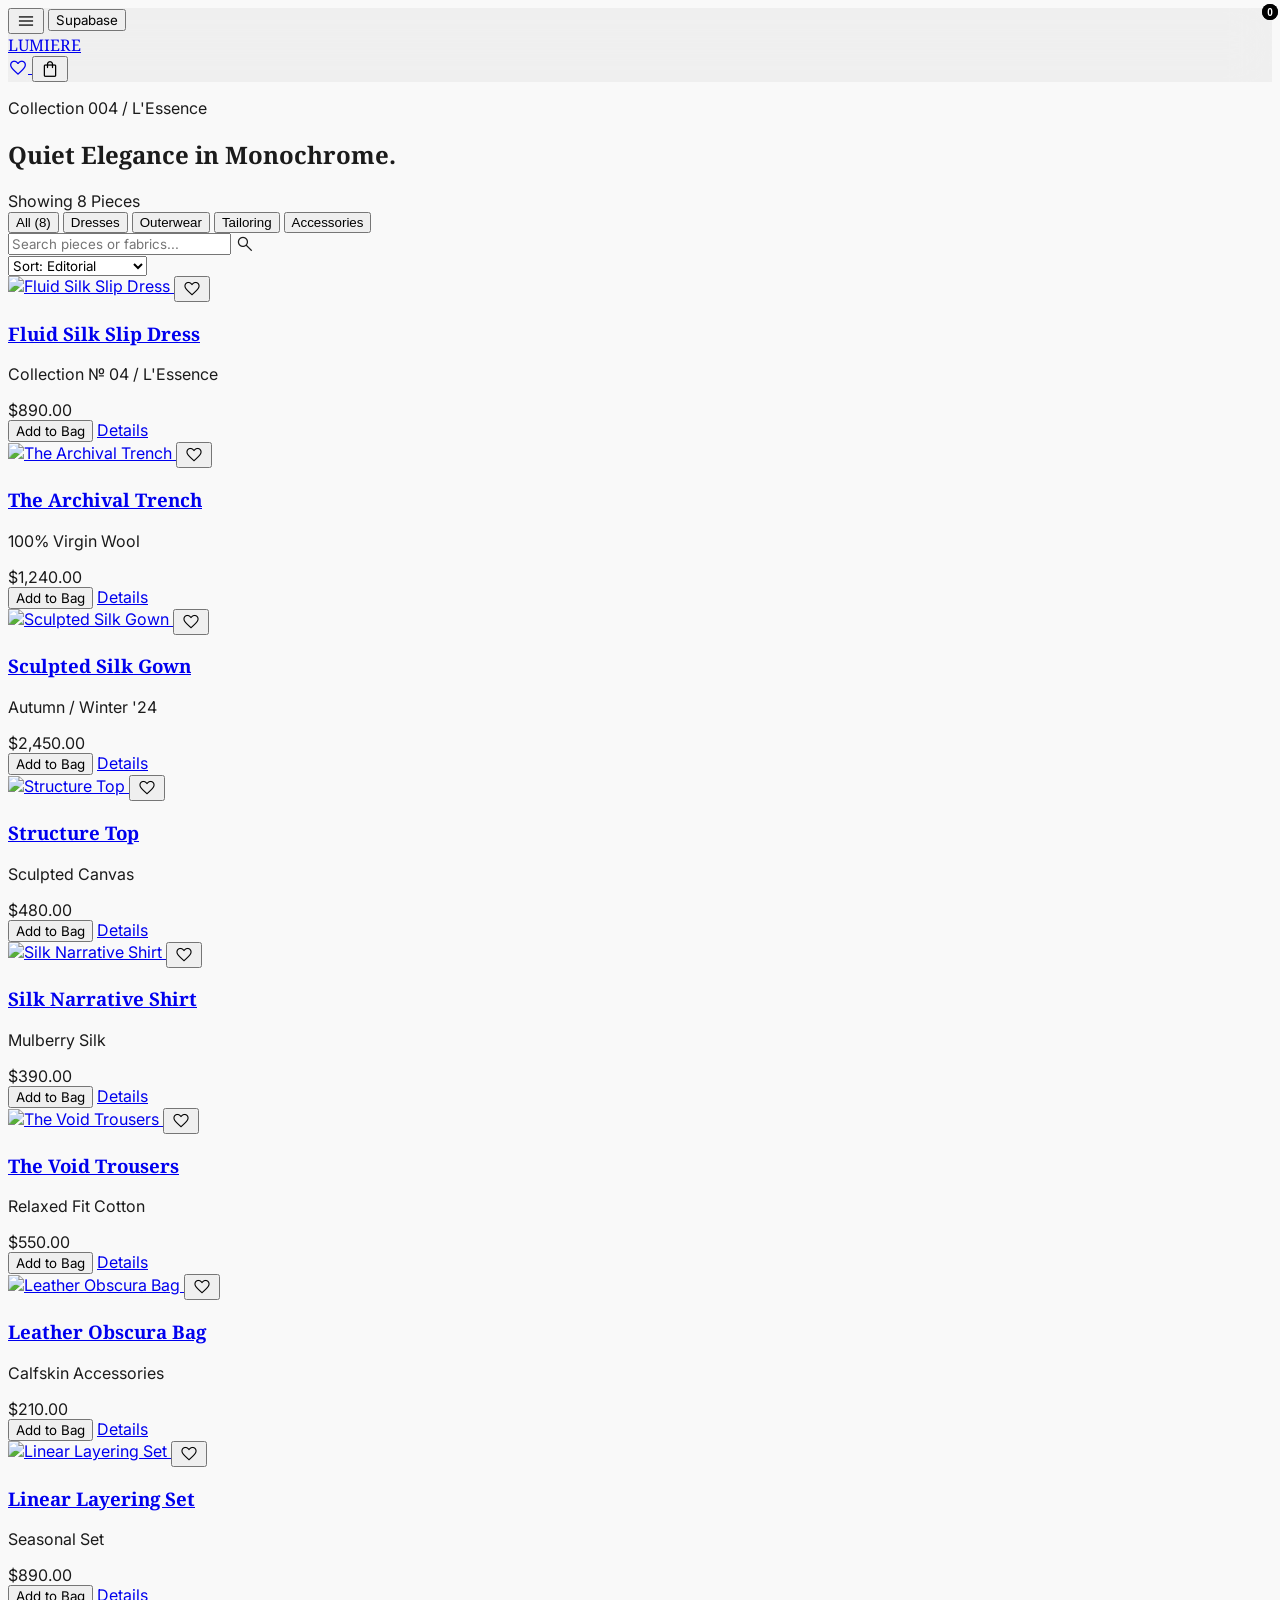
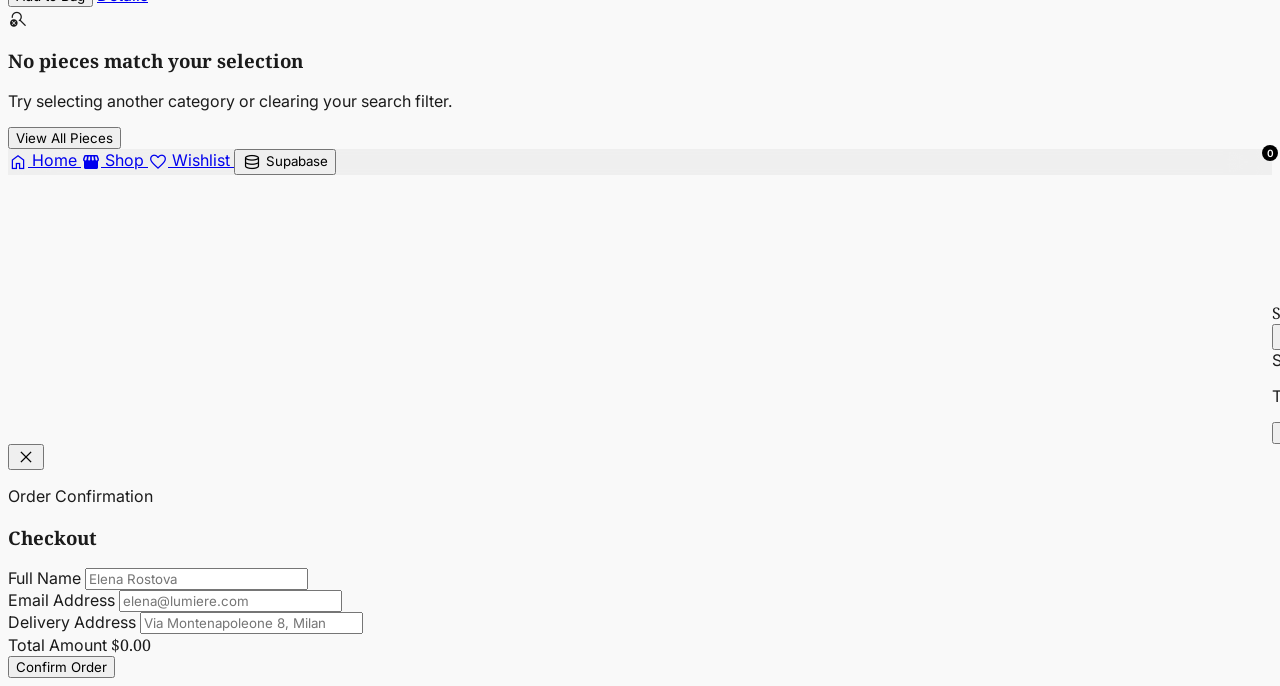
==== collection.html @ 8477e21b "feat: Complete LUMIERE luxury editorial web application with Supabase sync and Vercel readiness" ====
<!DOCTYPE html>
<html lang="en">
<head>
  <meta charset="utf-8"/>
  <meta content="width=device-width, initial-scale=1.0" name="viewport"/>
  <title>LUMIERE | Collection 004 — L'Essence</title>
  <meta name="description" content="Explore LUMIERE Collection 004. An asymmetrical curation of virgin wool tailoring, raw mulberry silks, and minimalist silhouettes."/>

  <!-- Tailwind CSS CDN -->
  <script src="https://cdn.tailwindcss.com?plugins=forms,container-queries"></script>
  
  <!-- Supabase JS Client -->
  <script src="https://cdn.jsdelivr.net/npm/@supabase/supabase-js@2"></script>

  <!-- Google Fonts & Icons -->
  <link href="https://fonts.googleapis.com/css2?family=Material+Symbols+Outlined:wght,FILL@100..700,0..1&amp;display=swap" rel="stylesheet"/>
  <link href="https://fonts.googleapis.com/css2?family=Noto+Serif:ital,wght@0,300;0,400;0,700;1,400&amp;family=Inter:wght@300;400;500;600&amp;display=swap" rel="stylesheet"/>
  
  <!-- Editorial Custom Styles -->
  <link rel="stylesheet" href="css/editorial.css"/>

  <script id="tailwind-config">
    tailwind.config = {
      darkMode: "class",
      theme: {
        extend: {
          colors: {
            "surface-container": "#eeeeee",
            "surface-variant": "#e2e2e2",
            "surface-container-low": "#f3f3f3",
            "primary-container": "#3b3b3b",
            "surface": "#f9f9f9",
            "surface-bright": "#f9f9f9",
            "secondary": "#5f5e5e",
            "on-primary": "#e2e2e2",
            "surface-dim": "#dadada",
            "surface-container-lowest": "#ffffff",
            "outline-variant": "#c6c6c6",
            "on-surface-variant": "#474747",
            "on-surface": "#1b1b1b",
            "background": "#f9f9f9",
            "surface-container-high": "#e8e8e8",
            "primary": "#000000",
            "outline": "#777777"
          },
          fontFamily: {
            "headline": ["Noto Serif", "serif"],
            "body": ["Inter", "sans-serif"],
            "label": ["Inter", "sans-serif"]
          },
          borderRadius: {"DEFAULT": "0px", "lg": "0px", "xl": "0px", "full": "9999px"}
        }
      }
    }
  </script>
</head>
<body class="bg-surface text-on-surface min-h-screen">

  <!-- ============================================================== -->
  <!-- TOP APP BAR -->
  <!-- ============================================================== -->
  <header class="fixed top-0 left-0 right-0 z-40 glass-nav h-16 flex items-center justify-between px-6 border-b border-outline-variant/15">
    <div class="flex items-center space-x-3">
      <button data-action="open-menu" class="p-2 hover:opacity-70 transition-opacity" title="Open Navigation Menu">
        <span class="material-symbols-outlined text-on-surface">menu</span>
      </button>
      <button data-action="open-supabase" class="hidden sm:flex items-center space-x-1.5 px-2.5 py-1 bg-surface-container/60 hover:bg-surface-container border border-outline-variant/20 text-[10px] uppercase font-label tracking-wider transition-colors" title="Supabase Database Settings">
        <span class="w-1.5 h-1.5 rounded-full bg-emerald-500"></span>
        <span>Supabase</span>
      </button>
    </div>

    <a href="index.html" class="font-headline text-xl tracking-[0.3em] font-bold text-primary">
      LUMIERE
    </a>

    <div class="flex items-center space-x-4">
      <a href="wishlist.html" class="p-2 relative hover:opacity-70 transition-opacity" title="Wishlist">
        <span class="material-symbols-outlined text-on-surface">favorite</span>
        <span class="wishlist-count-badge bag-badge hidden">0</span>
      </a>
      <button data-action="open-cart" class="p-2 relative hover:opacity-70 transition-opacity" title="Shopping Bag">
        <span class="material-symbols-outlined text-on-surface">shopping_bag</span>
        <span class="cart-count-badge bag-badge hidden">0</span>
      </button>
    </div>
  </header>

  <!-- ============================================================== -->
  <!-- MAIN CONTENT -->
  <!-- ============================================================== -->
  <main class="pt-24 pb-36 max-w-screen-xl mx-auto px-6">
    
    <!-- Editorial Header -->
    <section class="mb-12">
      <p class="font-label text-[0.6875rem] uppercase tracking-[0.25rem] text-outline mb-3">Collection 004 / L'Essence</p>
      <div class="flex flex-col md:flex-row md:items-end justify-between gap-6">
        <h1 class="font-headline text-5xl md:text-7xl max-w-2xl leading-tight font-light">
          Quiet Elegance in Monochrome.
        </h1>
        <div id="product-count-label" class="font-label text-xs uppercase tracking-widest text-outline">
          Showing 8 Pieces
        </div>
      </div>
    </section>

    <!-- Filters & Search Toolbar -->
    <section class="mb-16 pb-6 border-b border-outline-variant/25 flex flex-col md:flex-row justify-between items-start md:items-center gap-6">
      
      <!-- Category Tabs -->
      <div class="flex flex-wrap gap-2 sm:gap-4 font-label text-xs uppercase tracking-widest" id="category-filter-buttons">
        <button onclick="setCategoryFilter('ALL')" class="category-btn active px-4 py-2 border border-black bg-black text-white transition-all" data-cat="ALL">
          All (8)
        </button>
        <button onclick="setCategoryFilter('Dresses')" class="category-btn px-4 py-2 border border-outline-variant/30 text-outline hover:border-black hover:text-black transition-all" data-cat="Dresses">
          Dresses
        </button>
        <button onclick="setCategoryFilter('Outerwear')" class="category-btn px-4 py-2 border border-outline-variant/30 text-outline hover:border-black hover:text-black transition-all" data-cat="Outerwear">
          Outerwear
        </button>
        <button onclick="setCategoryFilter('Tailoring')" class="category-btn px-4 py-2 border border-outline-variant/30 text-outline hover:border-black hover:text-black transition-all" data-cat="Tailoring">
          Tailoring
        </button>
        <button onclick="setCategoryFilter('Accessories')" class="category-btn px-4 py-2 border border-outline-variant/30 text-outline hover:border-black hover:text-black transition-all" data-cat="Accessories">
          Accessories
        </button>
      </div>

      <!-- Search & Sort Controls -->
      <div class="flex items-center space-x-4 w-full md:w-auto">
        <div class="relative flex-1 md:w-56">
          <input type="text" id="collection-search-input" oninput="handleSearch(this.value)" placeholder="Search pieces or fabrics..." class="w-full pl-9 pr-4 py-2 bg-surface-container-low border border-outline-variant/40 text-xs font-body focus:outline-none focus:border-black">
          <span class="material-symbols-outlined absolute left-2.5 top-2 text-sm text-outline">search</span>
        </div>

        <select id="collection-sort-select" onchange="handleSort(this.value)" class="px-3 py-2 bg-surface-container-low border border-outline-variant/40 text-xs font-label uppercase tracking-wider focus:outline-none focus:border-black">
          <option value="default">Sort: Editorial</option>
          <option value="price-asc">Price: Low to High</option>
          <option value="price-desc">Price: High to Low</option>
          <option value="name">Alphabetical</option>
        </select>
      </div>
    </section>

    <!-- Asymmetrical Product Grid -->
    <div id="collection-grid" class="grid grid-cols-1 md:grid-cols-12 gap-y-24 md:gap-x-12">
      <!-- Generated dynamically by script below -->
    </div>

    <!-- Empty State -->
    <div id="collection-empty" class="hidden text-center py-24 space-y-4">
      <span class="material-symbols-outlined text-4xl text-outline-variant">search_off</span>
      <h3 class="font-headline text-2xl font-light">No pieces match your selection</h3>
      <p class="font-body text-sm text-on-surface-variant">Try selecting another category or clearing your search filter.</p>
      <button onclick="resetFilters()" class="mt-4 px-8 py-3 bg-primary text-on-primary font-label text-xs uppercase tracking-widest">
        View All Pieces
      </button>
    </div>

  </main>

  <!-- ============================================================== -->
  <!-- FIXED BOTTOM NAVIGATION BAR -->
  <!-- ============================================================== -->
  <nav class="fixed bottom-0 left-0 right-0 z-40 glass-nav h-20 border-t border-outline-variant/15 px-6">
    <div class="grid grid-cols-4 h-full max-w-md mx-auto">
      <a href="index.html" class="flex flex-col items-center justify-center cursor-pointer text-on-surface-variant hover:text-primary transition-colors">
        <span class="material-symbols-outlined">home</span>
        <span class="font-label text-[10px] mt-1 tracking-wider">Home</span>
      </a>
      <a href="collection.html" class="flex flex-col items-center justify-center cursor-pointer text-primary">
        <span class="material-symbols-outlined fill-icon" style="font-variation-settings: 'FILL' 1;">storefront</span>
        <span class="font-label text-[10px] mt-1 tracking-wider font-semibold">Shop</span>
      </a>
      <a href="wishlist.html" class="flex flex-col items-center justify-center cursor-pointer text-on-surface-variant hover:text-primary transition-colors relative">
        <span class="material-symbols-outlined">favorite</span>
        <span class="font-label text-[10px] mt-1 tracking-wider">Wishlist</span>
        <span class="wishlist-count-badge bag-badge top-2 right-6 hidden">0</span>
      </a>
      <button onclick="openSupabaseModal()" class="flex flex-col items-center justify-center cursor-pointer text-on-surface-variant hover:text-primary transition-colors">
        <span class="material-symbols-outlined">database</span>
        <span class="font-label text-[10px] mt-1 tracking-wider">Supabase</span>
      </button>
    </div>
  </nav>

  <!-- ============================================================== -->
  <!-- MOBILE SIDE MENU DRAWER (LEFT) -->
  <!-- ============================================================== -->
  <div id="menu-backdrop" onclick="closeMobileMenu()" class="fixed inset-0 bg-black/50 z-50 drawer-backdrop"></div>
  <aside id="menu-drawer" class="fixed top-0 left-0 bottom-0 w-80 bg-surface-container-lowest z-50 p-8 flex flex-col justify-between drawer-left shadow-2xl">
    <div>
      <div class="flex justify-between items-center pb-8 border-b border-outline-variant/20">
        <span class="font-headline text-xl tracking-[0.2em] font-bold">LUMIERE</span>
        <button onclick="closeMobileMenu()" class="p-2 text-outline hover:text-black">
          <span class="material-symbols-outlined">close</span>
        </button>
      </div>

      <nav class="mt-8 space-y-6">
        <a href="index.html" class="block font-headline text-2xl font-light hover:translate-x-2 transition-transform">
          01. Anthology (Home)
        </a>
        <a href="collection.html" class="block font-headline text-2xl font-light hover:translate-x-2 transition-transform text-black font-medium">
          02. Collection 004
        </a>
        <a href="product.html?id=fluid-silk-slip-dress" class="block font-headline text-2xl font-light hover:translate-x-2 transition-transform">
          03. Featured Atelier Piece
        </a>
        <a href="wishlist.html" class="block font-headline text-2xl font-light hover:translate-x-2 transition-transform">
          04. Curated Wishlist
        </a>
      </nav>
    </div>

    <div class="pt-6 border-t border-outline-variant/20 space-y-3">
      <button onclick="closeMobileMenu(); openSupabaseModal();" class="w-full flex items-center justify-between px-4 py-3 bg-surface-container text-xs font-label uppercase tracking-widest hover:bg-surface-container-high transition-colors">
        <span>Supabase Sync</span>
        <span class="material-symbols-outlined text-sm">tune</span>
      </button>
      <p class="font-label text-[10px] uppercase tracking-widest text-outline text-center">
        © LUMIERE Atelier • High-End Editorial
      </p>
    </div>
  </aside>

  <!-- ============================================================== -->
  <!-- SHOPPING BAG DRAWER (RIGHT) -->
  <!-- ============================================================== -->
  <div id="cart-backdrop" onclick="closeCartDrawer()" class="fixed inset-0 bg-black/50 z-50 drawer-backdrop"></div>
  <aside id="cart-drawer" class="fixed top-0 right-0 bottom-0 w-full max-w-md bg-surface-container-lowest z-50 p-6 flex flex-col justify-between drawer-panel shadow-2xl">
    <div>
      <div class="flex justify-between items-center pb-6 border-b border-outline-variant/20">
        <div class="flex items-center space-x-2">
          <span class="font-headline text-xl font-medium">Shopping Bag</span>
          <span class="cart-count-badge bg-black text-white text-[10px] px-2 py-0.5 font-label rounded-full">0</span>
        </div>
        <button onclick="closeCartDrawer()" class="p-2 text-outline hover:text-black">
          <span class="material-symbols-outlined">close</span>
        </button>
      </div>

      <div id="cart-drawer-items" class="overflow-y-auto max-h-[60vh] pr-1 mt-4"></div>
    </div>

    <div class="pt-6 border-t border-outline-variant/20">
      <div class="flex justify-between items-center mb-4">
        <span class="font-label text-xs uppercase tracking-widest text-outline">Subtotal</span>
        <span id="cart-subtotal" class="font-body text-xl font-medium">$0.00</span>
      </div>
      <p class="font-label text-[10px] text-outline tracking-wider uppercase mb-4">Taxes &amp; courier shipping calculated at checkout.</p>
      <button onclick="openCheckoutModal()" class="w-full bg-primary text-on-primary py-4 font-label text-xs uppercase tracking-[0.2em] hover:bg-primary-container transition-colors">
        Proceed to Checkout
      </button>
    </div>
  </aside>

  <!-- ============================================================== -->
  <!-- CHECKOUT MODAL -->
  <!-- ============================================================== -->
  <div id="checkout-modal" class="fixed inset-0 z-50 flex items-center justify-center p-4 bg-black/60 backdrop-blur-sm hidden">
    <div class="bg-surface-container-lowest max-w-md w-full p-8 border border-outline-variant/30 shadow-2xl relative">
      <button onclick="closeCheckoutModal()" class="absolute top-6 right-6 p-2 text-outline hover:text-black">
        <span class="material-symbols-outlined">close</span>
      </button>
      <div class="mb-6">
        <p class="font-label text-[10px] tracking-[0.2em] text-outline uppercase">Order Confirmation</p>
        <h3 class="font-headline text-3xl font-light mt-1">Checkout</h3>
      </div>
      <form onsubmit="handleCheckoutSubmit(event)" class="space-y-4">
        <div>
          <label class="block font-label text-[11px] uppercase tracking-wider text-on-surface-variant mb-1">Full Name</label>
          <input type="text" id="checkout-name" required placeholder="Elena Rostova" class="w-full px-4 py-3 bg-surface-container-low border border-outline-variant/40 text-sm focus:outline-none focus:border-black font-body">
        </div>
        <div>
          <label class="block font-label text-[11px] uppercase tracking-wider text-on-surface-variant mb-1">Email Address</label>
          <input type="email" id="checkout-email" required placeholder="elena@lumiere.com" class="w-full px-4 py-3 bg-surface-container-low border border-outline-variant/40 text-sm focus:outline-none focus:border-black font-body">
        </div>
        <div>
          <label class="block font-label text-[11px] uppercase tracking-wider text-on-surface-variant mb-1">Delivery Address</label>
          <input type="text" id="checkout-address" required placeholder="Via Montenapoleone 8, Milan" class="w-full px-4 py-3 bg-surface-container-low border border-outline-variant/40 text-sm focus:outline-none focus:border-black font-body">
        </div>
        <div class="py-4 border-t border-b border-outline-variant/20 flex justify-between items-center">
          <span class="font-label text-xs uppercase tracking-widest">Total Amount</span>
          <span id="checkout-total" class="font-headline text-2xl font-semibold">$0.00</span>
        </div>
        <button type="submit" id="checkout-submit-btn" class="w-full bg-primary text-on-primary py-4 font-label text-xs uppercase tracking-[0.25em] hover:bg-primary-container transition-colors">
          Confirm Order
        </button>
      </form>
    </div>
  </div>

  <!-- Scripts -->
  <script src="js/products-data.js"></script>
  <script src="js/supabase-config.js"></script>
  <script src="js/app.js"></script>

  <!-- Collection Page Interactive Logic -->
  <script>
    let currentCategory = 'ALL';
    let searchQuery = '';
    let currentSort = 'default';
    let allProducts = [];

    // Span column patterns for asymmetrical editorial aesthetic
    const colPatterns = [
      'md:col-span-7',
      'md:col-span-5 md:mt-24',
      'md:col-span-4',
      'md:col-span-8 md:mt-16',
      'md:col-span-5',
      'md:col-span-7',
      'md:col-span-6',
      'md:col-span-6'
    ];

    async function initCollectionPage() {
      // Check URL query param for category
      const params = new URLSearchParams(window.location.search);
      const urlCat = params.get('category');
      if (urlCat) {
        currentCategory = urlCat;
      }

      if (typeof apiGetProducts === 'function') {
        allProducts = await apiGetProducts();
      } else {
        allProducts = LUMIERE_PRODUCTS;
      }

      renderFilteredProducts();
      updateCategoryButtonStyles();
    }

    function setCategoryFilter(cat) {
      currentCategory = cat;
      updateCategoryButtonStyles();
      renderFilteredProducts();
    }

    function handleSearch(val) {
      searchQuery = val.trim().toLowerCase();
      renderFilteredProducts();
    }

    function handleSort(val) {
      currentSort = val;
      renderFilteredProducts();
    }

    function resetFilters() {
      currentCategory = 'ALL';
      searchQuery = '';
      currentSort = 'default';
      const searchInput = document.getElementById('collection-search-input');
      const sortSelect = document.getElementById('collection-sort-select');
      if (searchInput) searchInput.value = '';
      if (sortSelect) sortSelect.value = 'default';
      updateCategoryButtonStyles();
      renderFilteredProducts();
    }

    function updateCategoryButtonStyles() {
      const buttons = document.querySelectorAll('.category-btn');
      buttons.forEach(btn => {
        const cat = btn.getAttribute('data-cat');
        if (cat === currentCategory) {
          btn.className = 'category-btn active px-4 py-2 border border-black bg-black text-white transition-all';
        } else {
          btn.className = 'category-btn px-4 py-2 border border-outline-variant/30 text-outline hover:border-black hover:text-black transition-all';
        }
      });
    }

    function renderFilteredProducts() {
      let filtered = allProducts.filter(item => {
        const matchCategory = currentCategory === 'ALL' || item.category === currentCategory;
        const matchSearch = !searchQuery || 
          item.name.toLowerCase().includes(searchQuery) ||
          item.subtitle.toLowerCase().includes(searchQuery) ||
          (item.material && item.material.toLowerCase().includes(searchQuery));
        return matchCategory && matchSearch;
      });

      // Sorting
      if (currentSort === 'price-asc') {
        filtered.sort((a, b) => a.price - b.price);
      } else if (currentSort === 'price-desc') {
        filtered.sort((a, b) => b.price - a.price);
      } else if (currentSort === 'name') {
        filtered.sort((a, b) => a.name.localeCompare(b.name));
      }

      const grid = document.getElementById('collection-grid');
      const emptyEl = document.getElementById('collection-empty');
      const countLabel = document.getElementById('product-count-label');

      if (countLabel) {
        countLabel.textContent = `Showing ${filtered.length} Piece${filtered.length === 1 ? '' : 's'}`;
      }

      if (filtered.length === 0) {
        grid.innerHTML = '';
        emptyEl.classList.remove('hidden');
        return;
      }

      emptyEl.classList.add('hidden');

      let html = '';
      filtered.forEach((product, idx) => {
        const colClass = colPatterns[idx % colPatterns.length];
        const isWishlisted = LumiereState.wishlist.includes(product.id);
        const heartFill = isWishlisted ? "'FILL' 1, 'wght' 400" : "'FILL' 0, 'wght' 300";

        html += `
          <div class="${colClass} group">
            <div class="relative bg-surface-container-lowest overflow-hidden">
              <a href="product.html?id=${product.id}" class="block">
                <img alt="${product.name}" class="w-full aspect-[4/5] object-cover grayscale transition-transform duration-700 group-hover:scale-105 group-hover:grayscale-0" src="${product.images[0]}"/>
              </a>
              <button onclick="toggleWishlistItem('${product.id}', this)" data-wishlist-id="${product.id}" class="absolute top-6 right-6 w-10 h-10 flex items-center justify-center bg-surface-container-lowest/80 backdrop-blur-sm transition-all hover:scale-110" title="Save to Wishlist">
                <span class="material-symbols-outlined text-primary text-xl" style="font-variation-settings: ${heartFill};">favorite</span>
              </button>
            </div>
            
            <div class="mt-8 flex justify-between items-start">
              <div>
                <a href="product.html?id=${product.id}">
                  <h3 class="font-headline text-2xl group-hover:opacity-80 transition-opacity">${product.name}</h3>
                </a>
                <p class="font-label text-xs uppercase tracking-widest text-outline mt-1">${product.subtitle}</p>
              </div>
              <span class="font-body text-lg font-light">${product.formattedPrice}</span>
            </div>

            <div class="mt-4 flex items-center space-x-4">
              <button onclick="addToCart('${product.id}', '${product.sizes[0] || 'M'}', '${product.colors[0]?.name || 'Mono'}', 1)" class="bg-primary text-on-primary px-6 py-2.5 font-label text-[11px] uppercase tracking-widest hover:bg-primary-container transition-colors">
                Add to Bag
              </button>
              <a href="product.html?id=${product.id}" class="editorial-underline font-label text-[11px] uppercase tracking-widest text-primary">
                Details
              </a>
            </div>
          </div>
        `;
      });

      grid.innerHTML = html;
      updateWishlistIcons();
    }

    document.addEventListener('DOMContentLoaded', () => {
      initCollectionPage();
    });
  </script>
</body>
</html>
---- css/editorial.css ----
/* LUMIERE High-End Editorial Style Sheet */

@import url('https://fonts.googleapis.com/css2?family=Noto+Serif:ital,wght@0,300;0,400;0,600;1,300;1,400&family=Inter:wght@200;300;400;500;600&display=swap');
@import url('https://fonts.googleapis.com/css2?family=Material+Symbols+Outlined:wght,FILL@100..700,0..1&display=swap');

:root {
  --surface: #f9f9f9;
  --surface-low: #f3f3f3;
  --surface-lowest: #ffffff;
  --surface-container: #eeeeee;
  --on-surface: #1b1b1b;
  --on-surface-variant: #474747;
  --outline: #777777;
  --outline-variant: #c6c6c6;
  --primary: #000000;
  --on-primary: #e2e2e2;
  --primary-container: #3b3b3b;
}

body {
  background-color: var(--surface);
  color: var(--on-surface);
  font-family: 'Inter', sans-serif;
  -webkit-font-smoothing: antialiased;
  -moz-osx-font-smoothing: grayscale;
  overflow-x: hidden;
}

.font-headline {
  font-family: 'Noto Serif', serif;
}

.font-body {
  font-family: 'Inter', sans-serif;
}

.font-label {
  font-family: 'Inter', sans-serif;
}

.material-symbols-outlined {
  font-variation-settings: 'FILL' 0, 'wght' 300, 'GRAD' 0, 'opsz' 24;
  font-size: 20px;
  vertical-align: middle;
  line-height: 1;
}

.material-symbols-outlined.fill-icon {
  font-variation-settings: 'FILL' 1, 'wght' 300, 'GRAD' 0, 'opsz' 24;
}

/* Glassmorphism navigation & panels */
.glass-nav {
  background-color: rgba(238, 238, 238, 0.85);
  backdrop-filter: blur(20px);
  -webkit-backdrop-filter: blur(20px);
}

.glass-card {
  background: rgba(255, 255, 255, 0.75);
  backdrop-filter: blur(16px);
  -webkit-backdrop-filter: blur(16px);
}

/* Subtle scrollbars */
.hide-scrollbar::-webkit-scrollbar {
  display: none;
}
.hide-scrollbar {
  -ms-overflow-style: none;
  scrollbar-width: none;
}

/* Luxury Editorial Link Underline */
.editorial-underline {
  position: relative;
  display: inline-block;
}
.editorial-underline::after {
  content: '';
  position: absolute;
  width: 100%;
  transform: scaleX(0);
  height: 1px;
  bottom: -2px;
  left: 0;
  background-color: currentColor;
  transform-origin: bottom right;
  transition: transform 0.3s cubic-bezier(0.16, 1, 0.3, 1);
}
.editorial-underline:hover::after {
  transform: scaleX(1);
  transform-origin: bottom left;
}

/* Slide-over Drawers (Cart, Menu, Filters) */
.drawer-backdrop {
  opacity: 0;
  pointer-events: none;
  transition: opacity 0.35s cubic-bezier(0.16, 1, 0.3, 1);
}
.drawer-backdrop.active {
  opacity: 1;
  pointer-events: auto;
}

.drawer-panel {
  transform: translateX(100%);
  transition: transform 0.4s cubic-bezier(0.16, 1, 0.3, 1);
}
.drawer-panel.active {
  transform: translateX(0);
}

.drawer-left {
  transform: translateX(-100%);
  transition: transform 0.4s cubic-bezier(0.16, 1, 0.3, 1);
}
.drawer-left.active {
  transform: translateX(0);
}

/* Toast Notifications */
#lumiere-toast {
  position: fixed;
  bottom: 6rem;
  left: 50%;
  transform: translate(-50%, 20px);
  opacity: 0;
  pointer-events: none;
  transition: all 0.3s cubic-bezier(0.16, 1, 0.3, 1);
  z-index: 100;
}
#lumiere-toast.show {
  opacity: 1;
  pointer-events: auto;
  transform: translate(-50%, 0);
}

/* Bag Count Badge */
.bag-badge {
  position: absolute;
  top: -4px;
  right: -6px;
  background-color: #000000;
  color: #ffffff;
  font-size: 10px;
  width: 16px;
  height: 16px;
  border-radius: 9999px;
  display: flex;
  align-items: center;
  justify-content: center;
  font-weight: 600;
  letter-spacing: 0;
}

/* Smooth Image hover zoom */
.editorial-img-wrap {
  overflow: hidden;
}
.editorial-img-wrap img {
  transition: transform 0.8s cubic-bezier(0.16, 1, 0.3, 1);
}
.editorial-img-wrap:hover img {
  transform: scale(1.04);
}
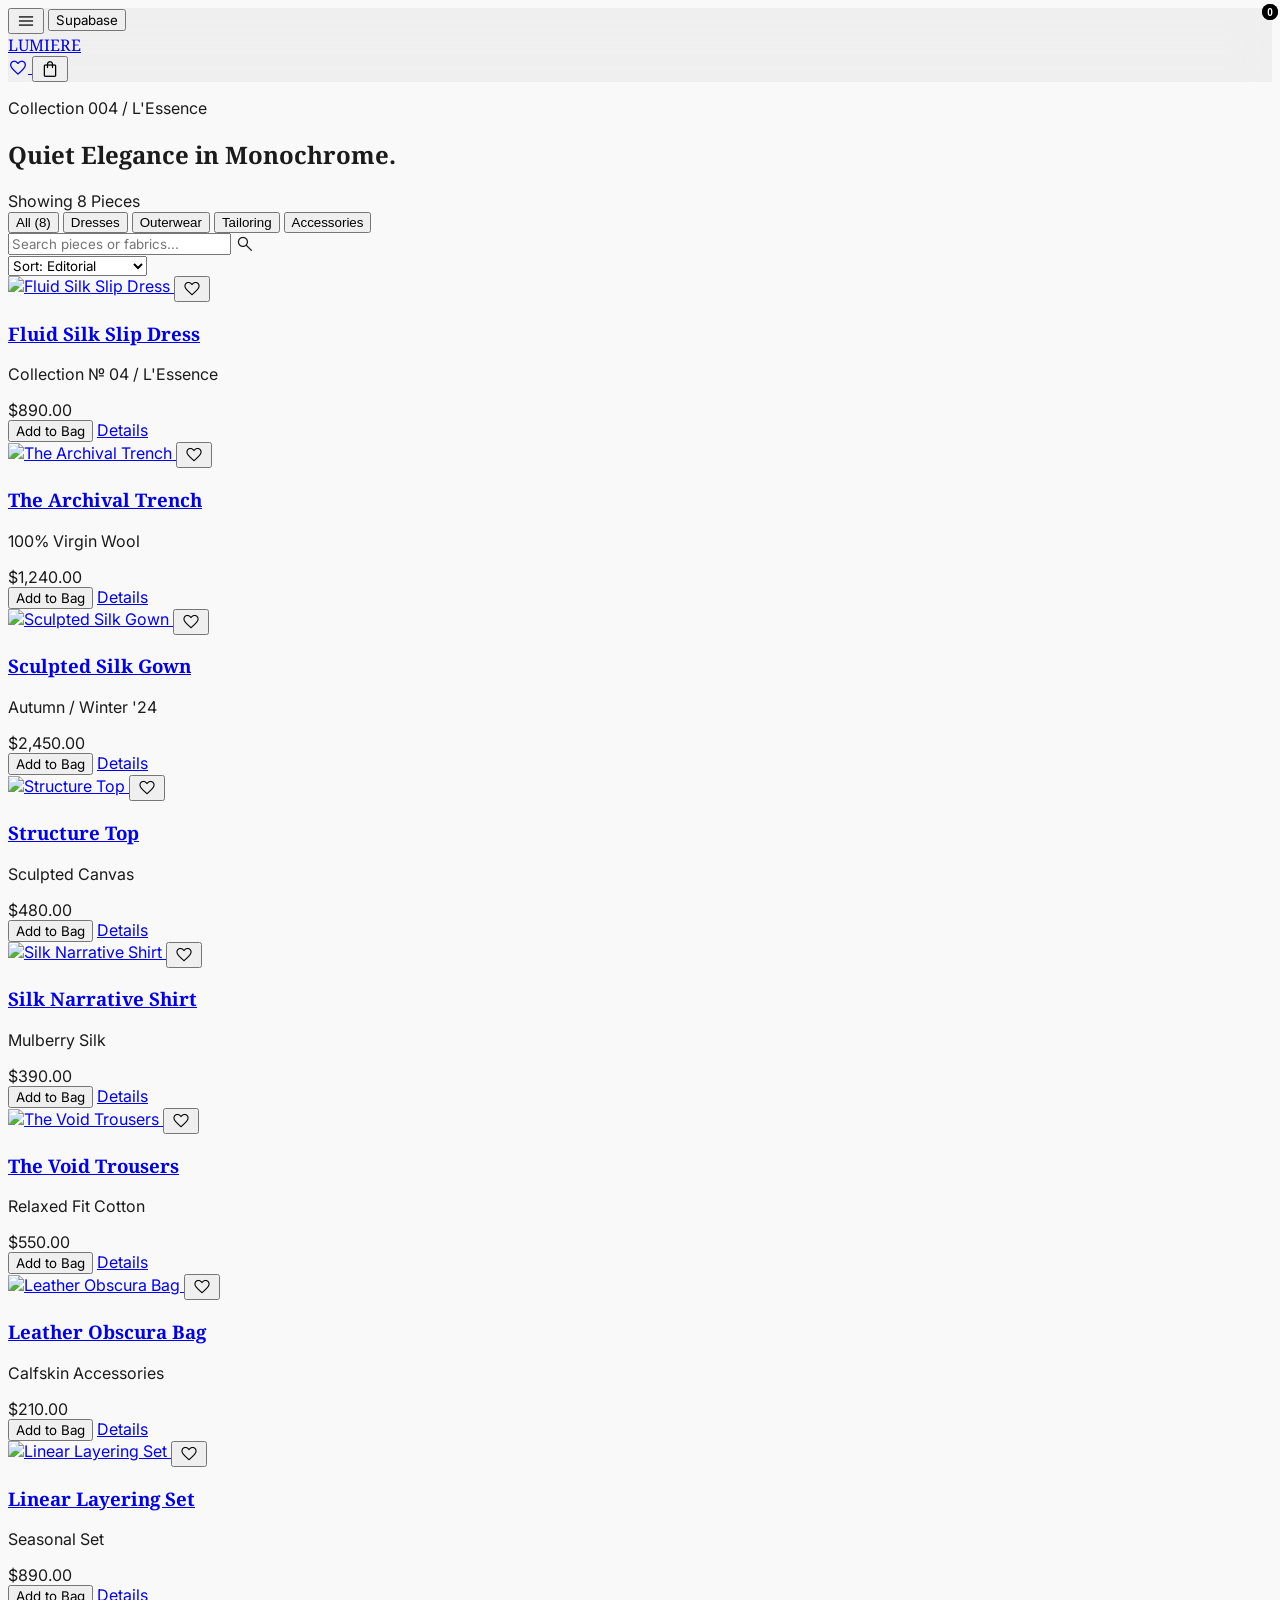
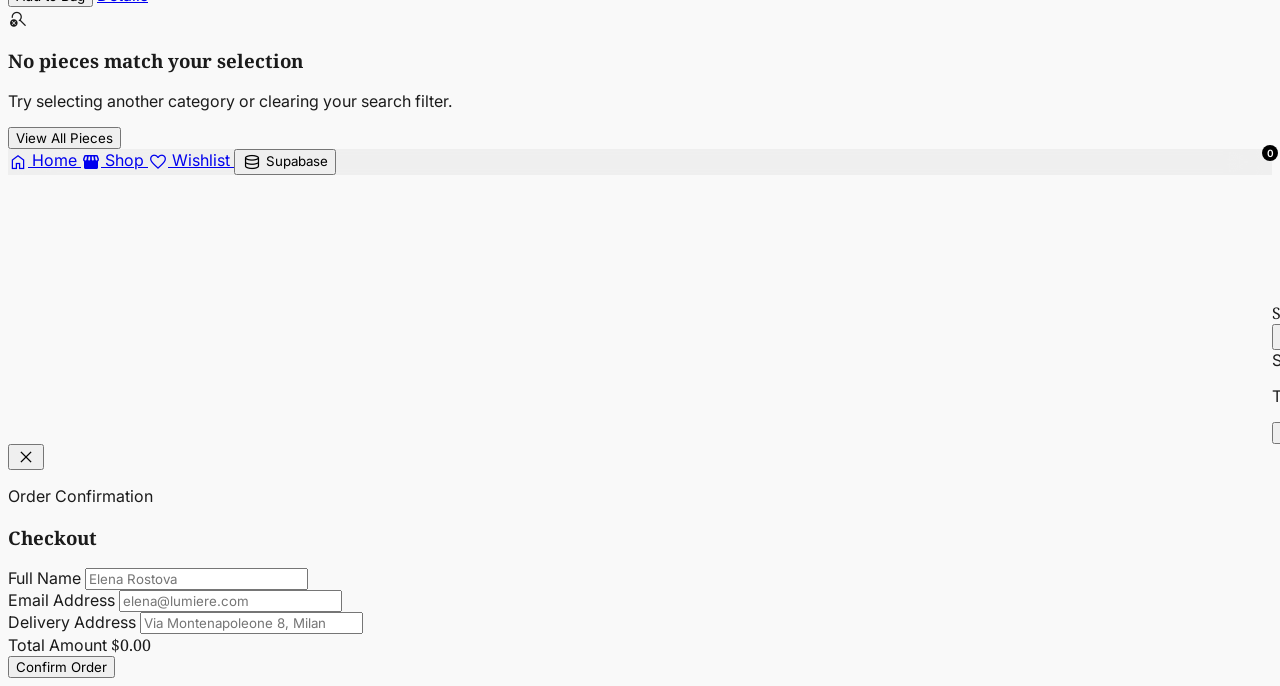
==== commit f3188b3a: "style: Enhance with rich vibrant colors, remove monochrome grayscale" ====
--- a/collection.html
+++ b/collection.html
@@ -416,11 +416,11 @@
 
         html += `
           <div class="${colClass} group">
-            <div class="relative bg-surface-container-lowest overflow-hidden">
+            <div class="relative bg-surface-container-lowest overflow-hidden shadow-md">
               <a href="product.html?id=${product.id}" class="block">
-                <img alt="${product.name}" class="w-full aspect-[4/5] object-cover grayscale transition-transform duration-700 group-hover:scale-105 group-hover:grayscale-0" src="${product.images[0]}"/>
+                <img alt="${product.name}" class="w-full aspect-[4/5] object-cover transition-transform duration-700 group-hover:scale-105" src="${product.images[0]}"/>
               </a>
-              <button onclick="toggleWishlistItem('${product.id}', this)" data-wishlist-id="${product.id}" class="absolute top-6 right-6 w-10 h-10 flex items-center justify-center bg-surface-container-lowest/80 backdrop-blur-sm transition-all hover:scale-110" title="Save to Wishlist">
+              <button onclick="toggleWishlistItem('${product.id}', this)" data-wishlist-id="${product.id}" class="absolute top-6 right-6 w-10 h-10 flex items-center justify-center bg-surface-container-lowest/90 backdrop-blur-sm transition-all hover:scale-110 shadow" title="Save to Wishlist">
                 <span class="material-symbols-outlined text-primary text-xl" style="font-variation-settings: ${heartFill};">favorite</span>
               </button>
             </div>
@@ -432,11 +432,11 @@
                 </a>
                 <p class="font-label text-xs uppercase tracking-widest text-outline mt-1">${product.subtitle}</p>
               </div>
-              <span class="font-body text-lg font-light">${product.formattedPrice}</span>
+              <span class="font-body text-lg font-medium text-black">${product.formattedPrice}</span>
             </div>
 
             <div class="mt-4 flex items-center space-x-4">
-              <button onclick="addToCart('${product.id}', '${product.sizes[0] || 'M'}', '${product.colors[0]?.name || 'Mono'}', 1)" class="bg-primary text-on-primary px-6 py-2.5 font-label text-[11px] uppercase tracking-widest hover:bg-primary-container transition-colors">
+              <button onclick="addToCart('${product.id}', '${product.sizes[0] || 'M'}', '${product.colors[0]?.name || 'Mono'}', 1)" class="bg-primary text-on-primary px-6 py-2.5 font-label text-[11px] uppercase tracking-widest hover:bg-primary-container transition-colors shadow">
                 Add to Bag
               </button>
               <a href="product.html?id=${product.id}" class="editorial-underline font-label text-[11px] uppercase tracking-widest text-primary">
--- a/css/editorial.css
+++ b/css/editorial.css
@@ -24,6 +24,12 @@
   -webkit-font-smoothing: antialiased;
   -moz-osx-font-smoothing: grayscale;
   overflow-x: hidden;
+}
+
+img {
+  image-rendering: -webkit-optimize-contrast;
+  filter: contrast(104%) saturate(106%);
+  transition: all 0.4s ease;
 }
 
 .font-headline {
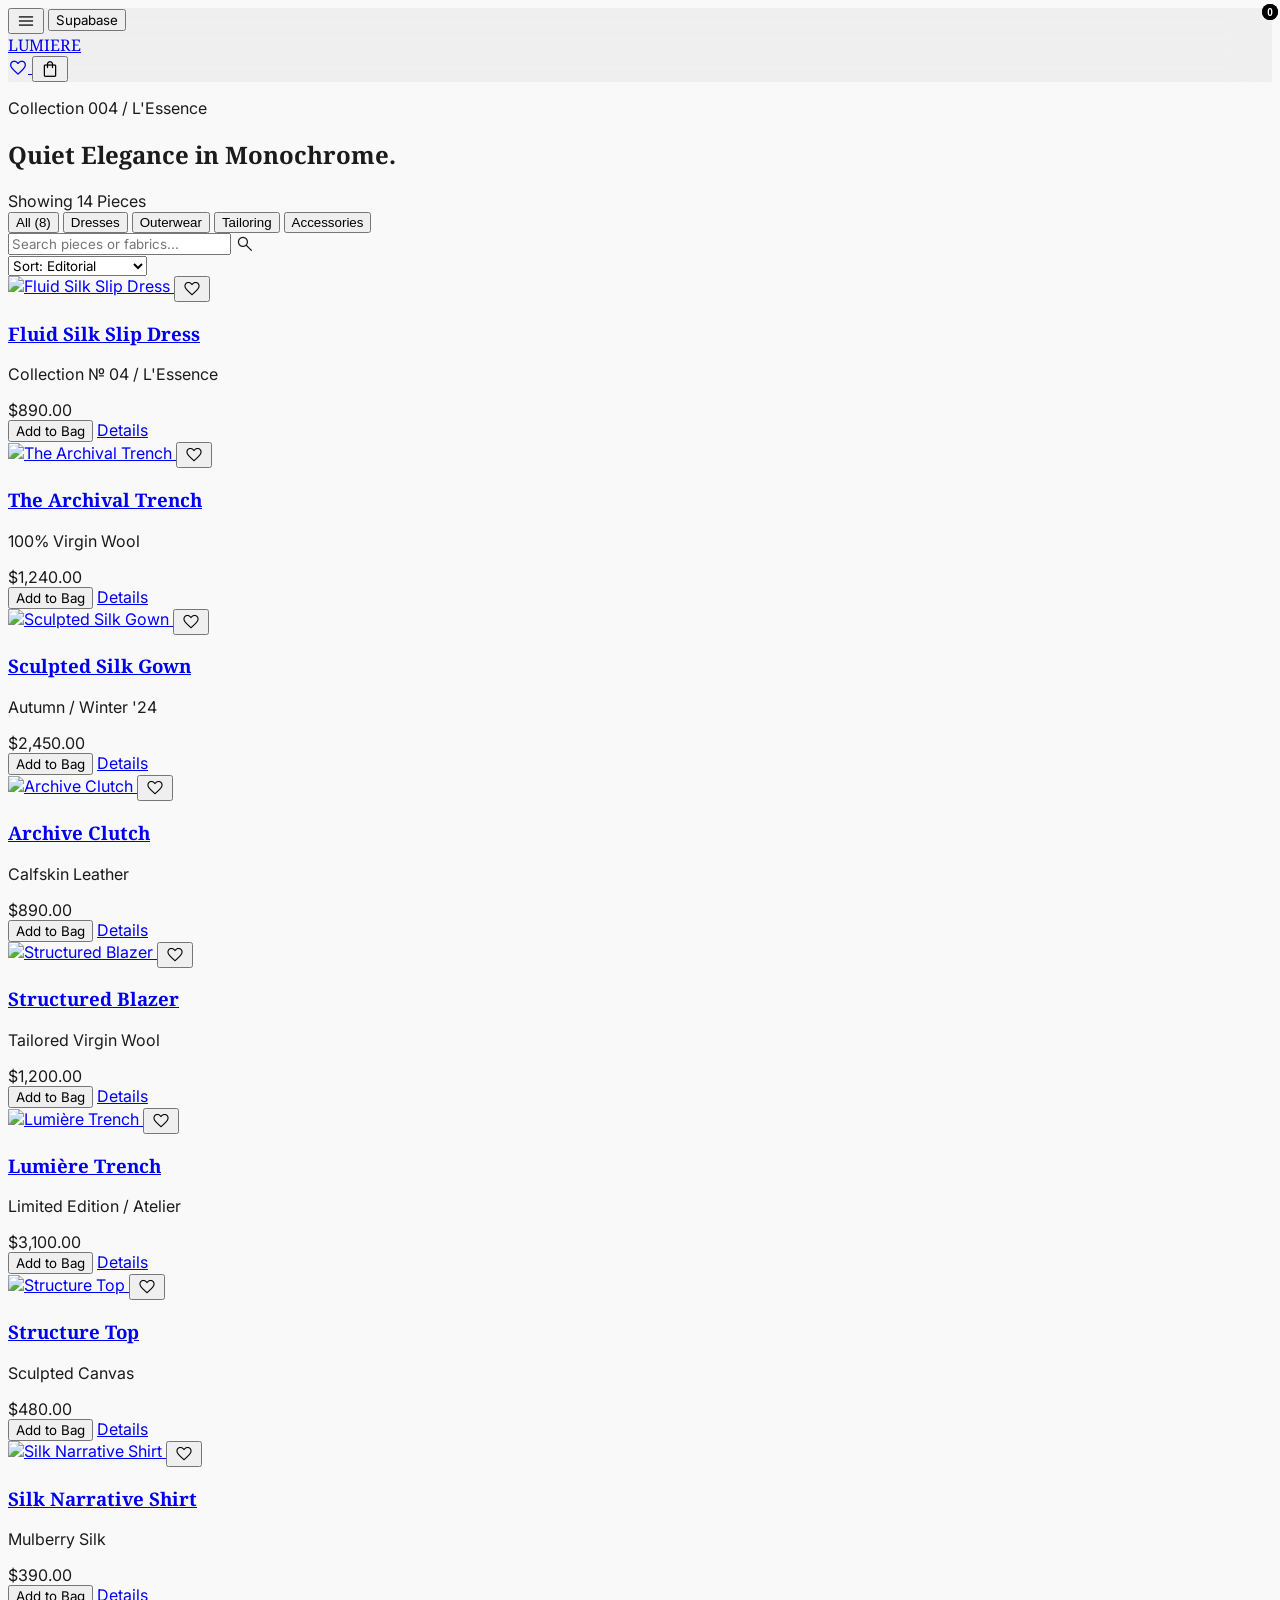
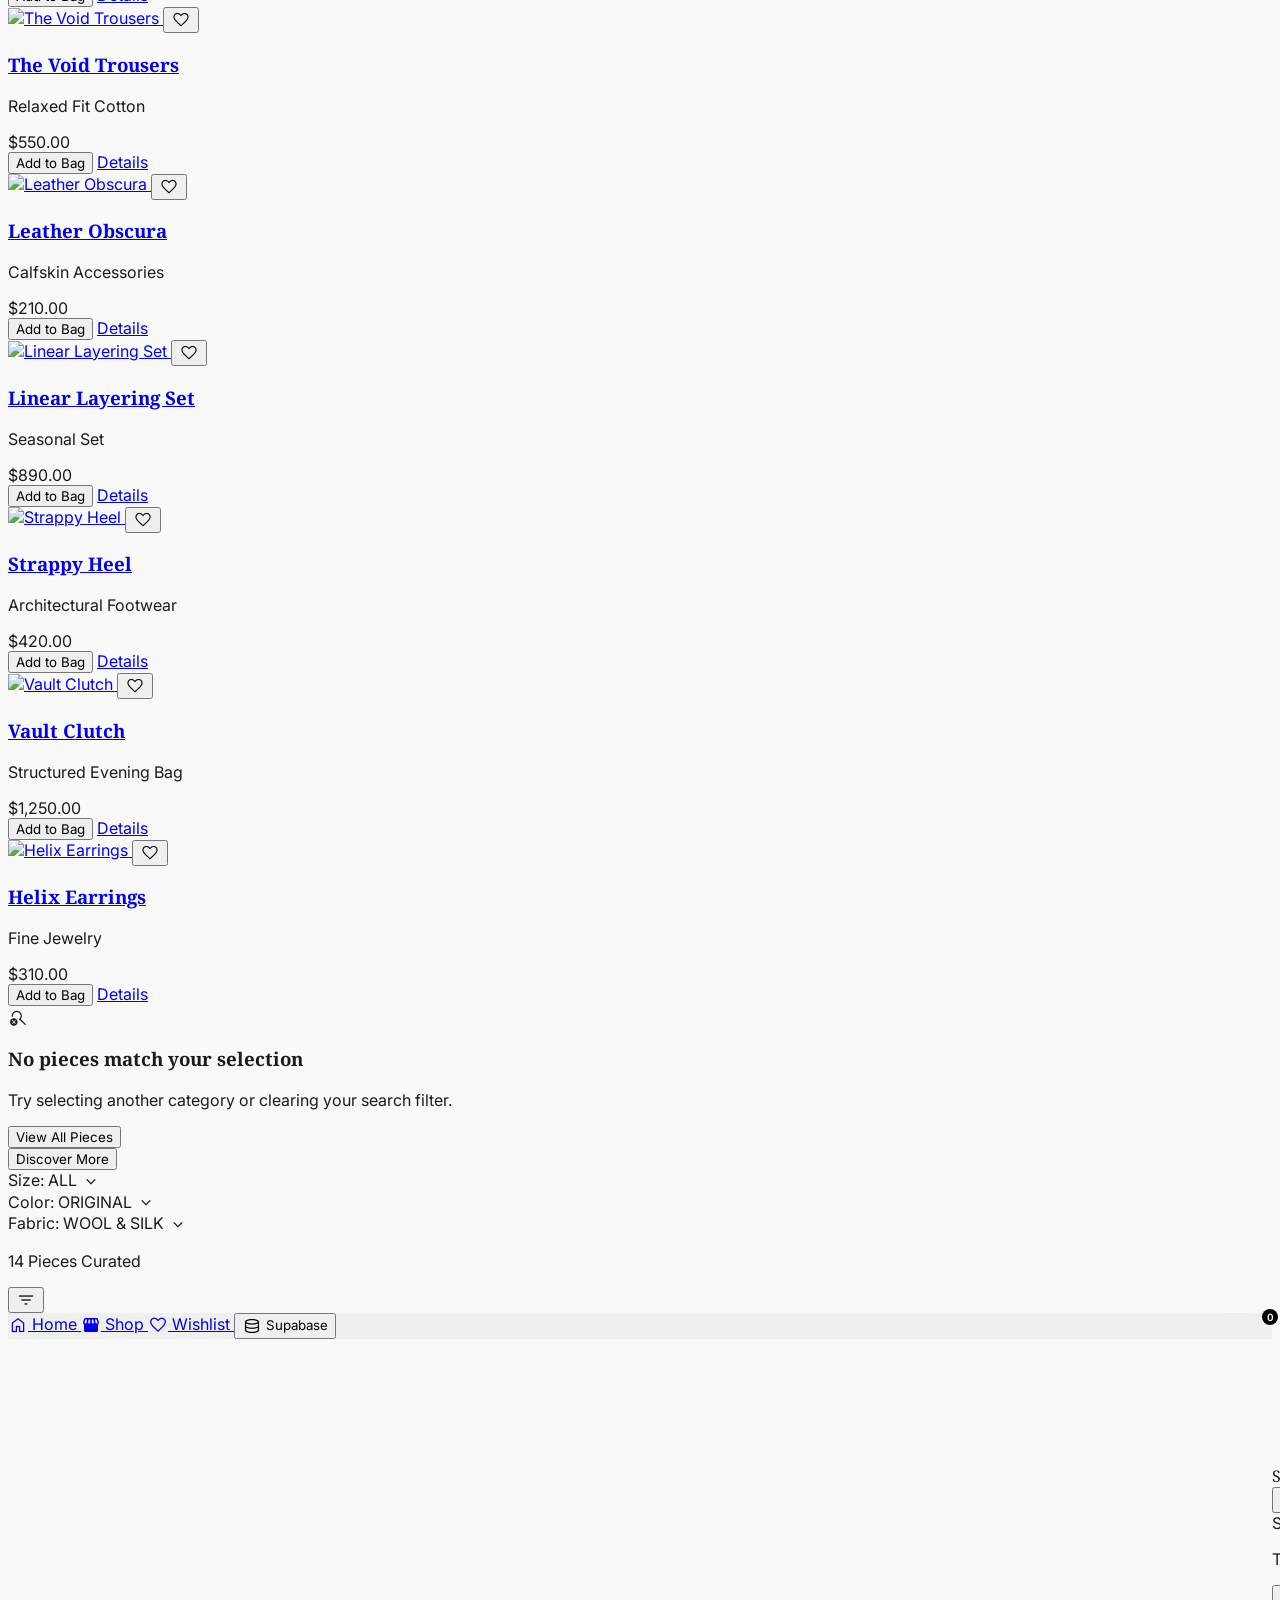
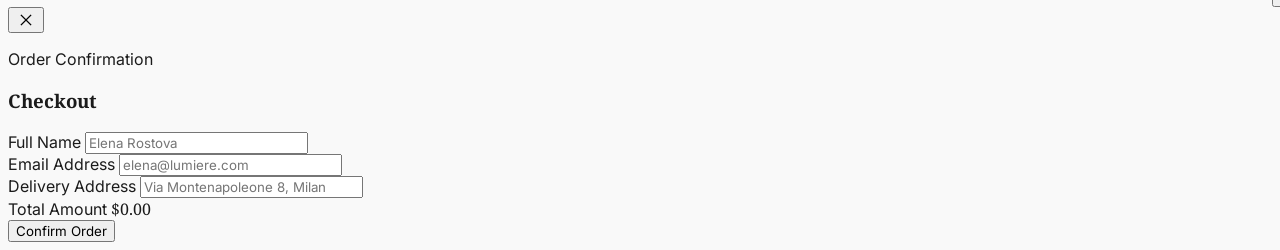
==== commit d4e372d6: "feat: Complete all 4 Stitch screens with rich vibrant color, Complete The Look, and accordions" ====
--- a/collection.html
+++ b/collection.html
@@ -155,9 +155,45 @@
       <button onclick="resetFilters()" class="mt-4 px-8 py-3 bg-primary text-on-primary font-label text-xs uppercase tracking-widest">
         View All Pieces
       </button>
-    </div>
-
+    <!-- Pagination / Load More from Stitch Screen 3 -->
+    <div class="mt-32 mb-16 flex flex-col items-center">
+      <button onclick="showToast('All curated pieces for Collection 004 are currently displayed', 'info')" class="px-12 py-5 bg-primary text-on-primary font-label text-xs uppercase tracking-[0.3em] transition-all hover:bg-primary-container shadow-md">
+        Discover More
+      </button>
+    </div>
   </main>
+
+  <!-- Sticky Sleek Filter Menu from Stitch Screen 3 -->
+  <div class="fixed bottom-20 left-0 w-full z-30 bg-surface-container-lowest/95 backdrop-blur-md border-t border-outline-variant/15 px-6 py-3 flex items-center justify-between overflow-x-auto no-scrollbar shadow-lg">
+    <div class="flex items-center space-x-6 sm:space-x-8">
+      <div class="flex items-center space-x-2 cursor-pointer hover:opacity-75" onclick="showToast('Sizing: XS, S, M, L, XL', 'straighten')">
+        <span class="font-label text-[0.65rem] uppercase tracking-widest text-outline">Size:</span>
+        <span class="font-label text-xs font-semibold text-black">ALL</span>
+        <span class="material-symbols-outlined text-xs">expand_more</span>
+      </div>
+      <div class="flex items-center space-x-2 cursor-pointer hover:opacity-75" onclick="showToast('All natural haute couture pigments', 'palette')">
+        <span class="font-label text-[0.65rem] uppercase tracking-widest text-outline">Color:</span>
+        <span class="w-3 h-3 bg-black rounded-full border border-outline-variant"></span>
+        <span class="font-label text-xs font-semibold text-black">ORIGINAL</span>
+        <span class="material-symbols-outlined text-xs">expand_more</span>
+      </div>
+      <div class="flex items-center space-x-2 cursor-pointer hover:opacity-75" onclick="showToast('Fabrics: Virgin Wool, Mulberry Silk, Canvas, Cashmere', 'texture')">
+        <span class="font-label text-[0.65rem] uppercase tracking-widest text-outline">Fabric:</span>
+        <span class="font-label text-xs font-semibold text-black">WOOL &amp; SILK</span>
+        <span class="material-symbols-outlined text-xs">expand_more</span>
+      </div>
+    </div>
+    <div class="hidden md:block">
+      <p id="sticky-item-count" class="font-label text-[0.6875rem] uppercase tracking-[0.2rem] text-primary font-medium">10 Pieces Curated</p>
+    </div>
+  </div>
+
+  <!-- FAB: Filter Trigger from Stitch Screen 3 -->
+  <div class="fixed bottom-36 right-6 z-40">
+    <button onclick="window.scrollTo({top: 0, behavior: 'smooth'})" class="w-14 h-14 bg-primary text-on-primary flex items-center justify-center shadow-2xl hover:scale-105 transition-transform" title="Back to Filters &amp; Top">
+      <span class="material-symbols-outlined">filter_list</span>
+    </button>
+  </div>
 
   <!-- ============================================================== -->
   <!-- FIXED BOTTOM NAVIGATION BAR -->
@@ -398,6 +434,10 @@
 
       if (countLabel) {
         countLabel.textContent = `Showing ${filtered.length} Piece${filtered.length === 1 ? '' : 's'}`;
+      }
+      const stickyCount = document.getElementById('sticky-item-count');
+      if (stickyCount) {
+        stickyCount.textContent = `${filtered.length} Pieces Curated`;
       }
 
       if (filtered.length === 0) {
